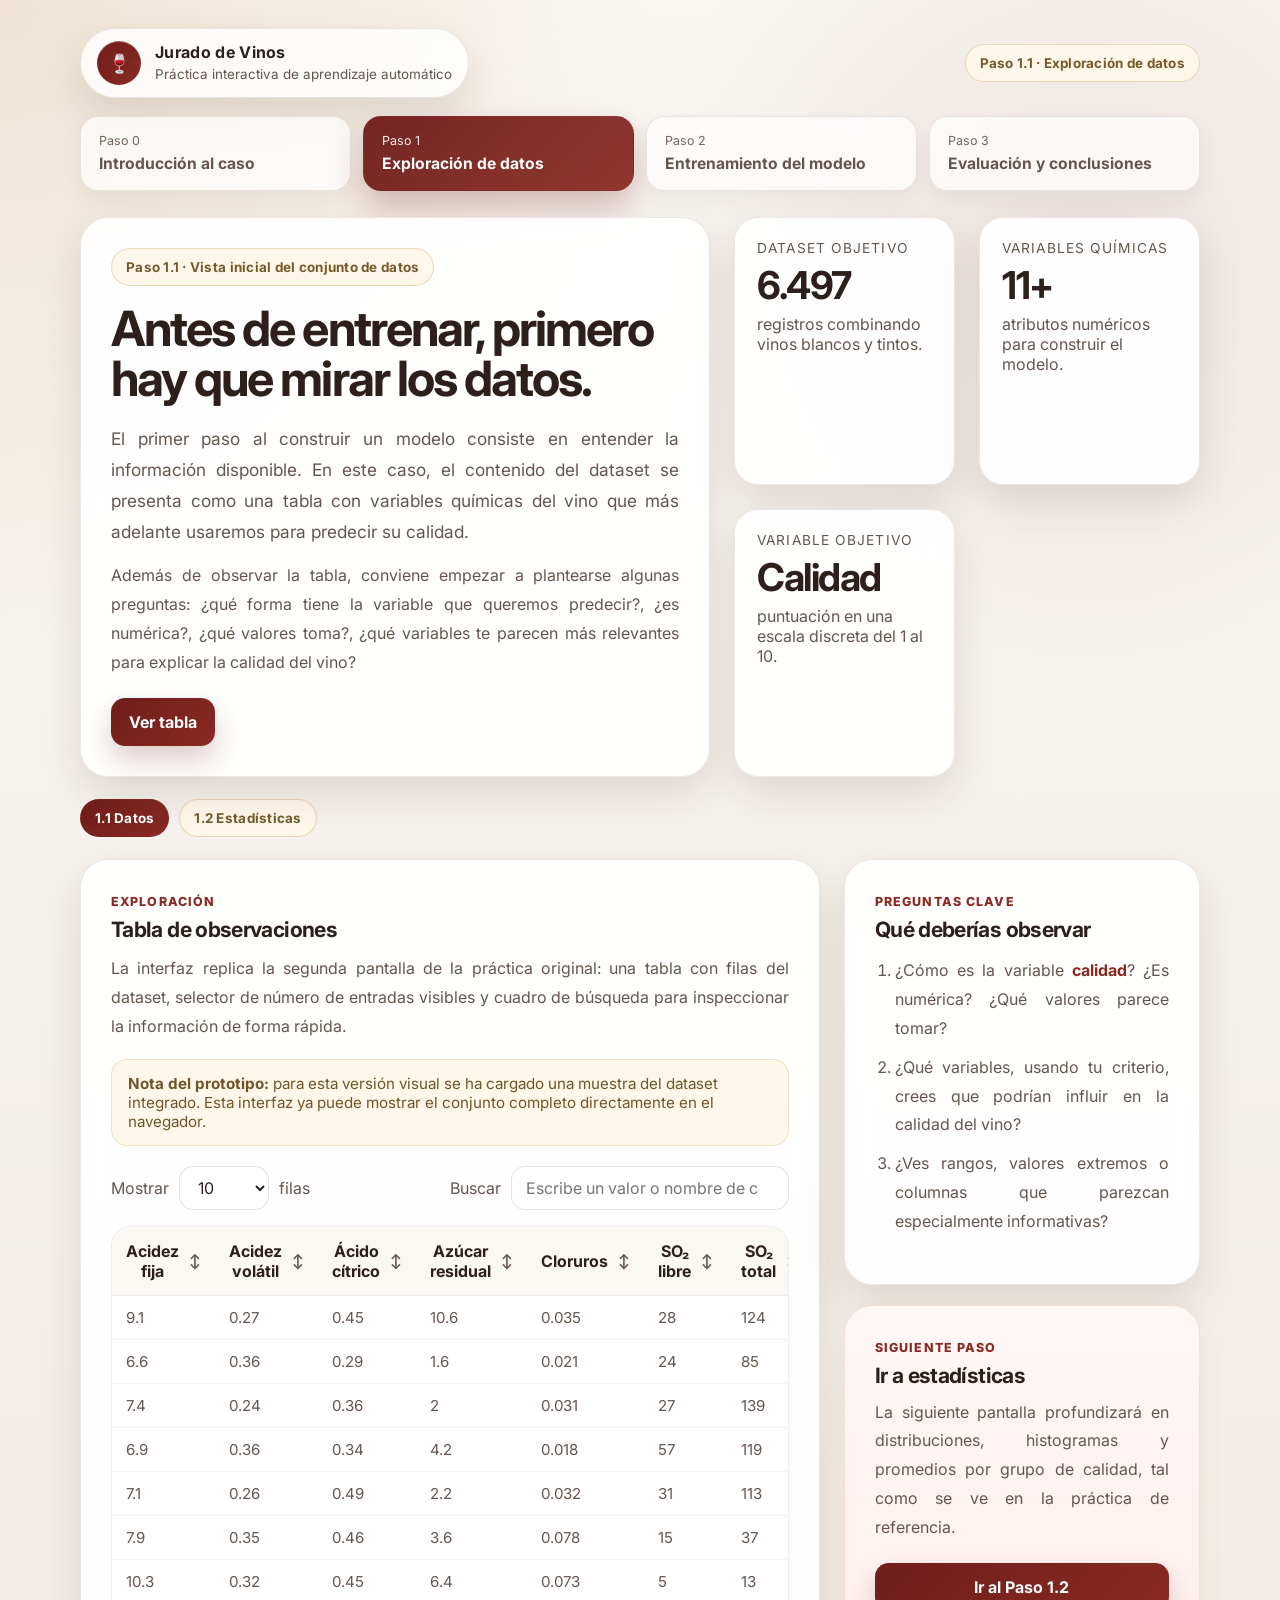
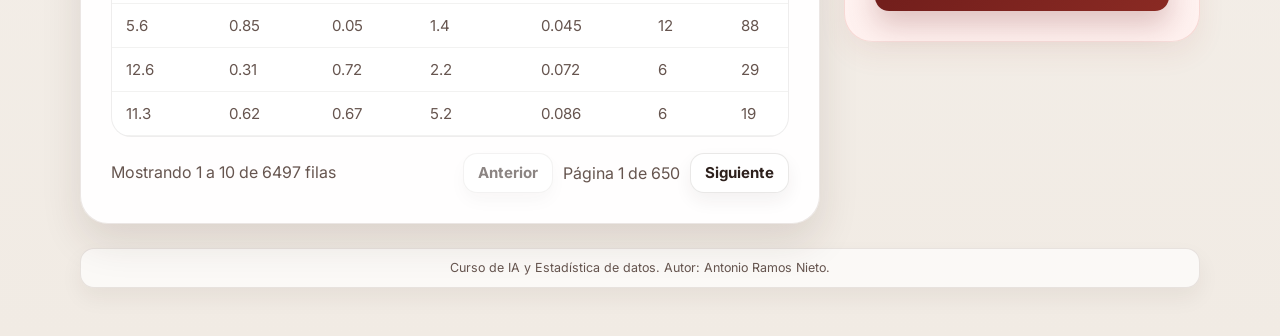
==== datos.html @ d9b8ec5e "primera versión" ====
<!DOCTYPE html>
<html lang="es">
  <head>
    <meta charset="UTF-8" />
    <meta name="viewport" content="width=device-width, initial-scale=1.0" />
    <title>Jurado de Vinos · Paso 1.1 Datos</title>
    <meta
      name="description"
      content="Exploración inicial del dataset de vinos para la práctica Jurado de Vinos."
    />

    <link rel="preconnect" href="https://fonts.googleapis.com" />
    <link rel="preconnect" href="https://fonts.gstatic.com" crossorigin />
    <link
      href="https://fonts.googleapis.com/css2?family=Inter:wght@400;500;600;700;800&display=swap"
      rel="stylesheet"
    />

    <link rel="stylesheet" href="./styles.css" />
  </head>
  <body>
    <main class="page-shell" data-page="data-insights">
      <header class="topbar">
        <div class="brand" aria-label="Identidad del proyecto">
          <div class="brand__badge">🍷</div>
          <div>
            <h1 class="brand__title">Jurado de Vinos</h1>
            <p class="brand__subtitle">Práctica interactiva de aprendizaje automático</p>
          </div>
        </div>

        <div class="status-pill">Paso 1.1 · Exploración de datos</div>
      </header>

      <nav class="steps" aria-label="Pasos de la práctica">
        <a class="step-card" href="./index.html">
          <span class="step-card__label">Paso 0</span>
          <strong class="step-card__title">Introducción al caso</strong>
        </a>
        <a class="step-card step-card--active" href="./datos.html">
          <span class="step-card__label">Paso 1</span>
          <strong class="step-card__title">Exploración de datos</strong>
        </a>
        <a class="step-card" href="./entrenamiento.html">
          <span class="step-card__label">Paso 2</span>
          <strong class="step-card__title">Entrenamiento del modelo</strong>
        </a>
        <a class="step-card" href="./evaluacion.html">
          <span class="step-card__label">Paso 3</span>
          <strong class="step-card__title">Evaluación y conclusiones</strong>
        </a>
      </nav>

      <section class="page-intro-grid">
        <article class="card page-intro-copy">
          <span class="eyebrow">Paso 1.1 · Vista inicial del conjunto de datos</span>
          <h2 class="page-title">Antes de entrenar, primero hay que mirar los datos.</h2>
          <p class="page-lead">
            El primer paso al construir un modelo consiste en entender la información disponible. En
            este caso, el contenido del dataset se presenta como una tabla con variables químicas del
            vino que más adelante usaremos para predecir su calidad.
          </p>
          <p>
            Además de observar la tabla, conviene empezar a plantearse algunas preguntas: ¿qué forma
            tiene la variable que queremos predecir?, ¿es numérica?, ¿qué valores toma?, ¿qué
            variables te parecen más relevantes para explicar la calidad del vino?
          </p>
          <div class="inline-actions">
            <a class="button button--primary" href="#tabla-datos">Ver tabla</a>
          </div>
        </article>

        <aside class="summary-grid">
          <article class="card metric-card">
            <span class="metric-card__label">Dataset objetivo</span>
            <strong class="metric-card__value">6.497</strong>
            <p class="metric-card__text">registros combinando vinos blancos y tintos.</p>
          </article>
          <article class="card metric-card">
            <span class="metric-card__label">Variables químicas</span>
            <strong class="metric-card__value">11+</strong>
            <p class="metric-card__text">atributos numéricos para construir el modelo.</p>
          </article>
          <article class="card metric-card">
            <span class="metric-card__label">Variable objetivo</span>
            <strong class="metric-card__value">Calidad</strong>
            <p class="metric-card__text">puntuación en una escala discreta del 1 al 10.</p>
          </article>
        </aside>
      </section>

      <section class="substeps">
        <a class="substep-pill substep-pill--active" href="./datos.html">1.1 Datos</a>
        <a class="substep-pill" href="./estadisticas.html">1.2 Estadísticas</a>
      </section>

      <section class="data-layout" id="tabla-datos">
        <article class="card table-card">
          <div class="section-heading">
            <div>
              <span class="section-kicker">Exploración</span>
              <h3>Tabla de observaciones</h3>
            </div>
            
          </div>

          <p class="section-copy">
            La interfaz replica la segunda pantalla de la práctica original: una tabla con filas del
            dataset, selector de número de entradas visibles y cuadro de búsqueda para inspeccionar la
            información de forma rápida.
          </p>

          <div class="dataset-banner">
            <strong>Nota del prototipo:</strong> para esta versión visual se ha cargado una muestra del
            dataset integrado. Esta interfaz ya puede mostrar el conjunto completo directamente en el navegador.
          </div>

          <div class="table-toolbar">
            <label class="toolbar-group">
              <span>Mostrar</span>
              <select id="rowsPerPage" class="input input--select">
                <option value="5">5</option>
                <option value="10" selected>10</option>
                <option value="20">20</option>
              </select>
              <span>filas</span>
            </label>

            <label class="toolbar-group toolbar-group--search">
              <span>Buscar</span>
              <input
                id="searchInput"
                class="input"
                type="search"
                placeholder="Escribe un valor o nombre de columna"
                autocomplete="off"
              />
            </label>
          </div>

          <div class="data-table-wrap">
            <table class="data-table" aria-label="Vista previa del dataset de vinos">
              <thead>
                <tr id="tableHeadRow"></tr>
              </thead>
              <tbody id="tableBody"></tbody>
            </table>
          </div>

          <div class="table-footer">
            <p id="tableSummary" class="table-summary">Mostrando 0 filas</p>
            <div class="pagination-controls">
              <button class="button button--secondary button--small" id="prevPage" type="button">
                Anterior
              </button>
              <span id="pageIndicator" class="page-indicator">Página 1</span>
              <button class="button button--secondary button--small" id="nextPage" type="button">
                Siguiente
              </button>
            </div>
          </div>
        </article>

        <aside class="sidebar-stack">
          <article class="card helper-card">
            <div class="section-heading section-heading--compact">
              <div>
                <span class="section-kicker">Preguntas clave</span>
                <h3>Qué deberías observar</h3>
              </div>
            </div>
            <ol class="question-list">
              <li>
                ¿Cómo es la variable <strong>calidad</strong>? ¿Es numérica? ¿Qué valores parece tomar?
              </li>
              <li>
                ¿Qué variables, usando tu criterio, crees que podrían influir en la calidad del vino?
              </li>
              <li>
                ¿Ves rangos, valores extremos o columnas que parezcan especialmente informativas?
              </li>
            </ol>
          </article>

          <article class="card helper-card helper-card--accent">
            <div class="section-heading section-heading--compact">
              <div>
                <span class="section-kicker">Siguiente paso</span>
                <h3>Ir a estadísticas</h3>
              </div>
            </div>
            <p>
              La siguiente pantalla profundizará en distribuciones, histogramas y promedios por grupo
              de calidad, tal como se ve en la práctica de referencia.
            </p>
            <div class="button-row button-row--stretch">
              <a class="button button--primary button--full" href="./estadisticas.html">Ir al Paso 1.2</a>
            </div>
          </article>
        </aside>
      </section>
    </main>

    <script src="./app.js"></script>
    <script src="./wine-data.js"></script>
    <script src="./data-insights.js"></script>
  </body>
</html>
---- styles.css ----
:root {
  --color-bg: #f6f1ea;
  --color-bg-soft: #fbf8f4;
  --color-surface: rgba(255, 255, 255, 0.82);
  --color-surface-strong: rgba(255, 255, 255, 0.94);
  --color-border: rgba(94, 57, 42, 0.12);
  --color-text: #2d201c;
  --color-text-soft: #66554f;
  --color-primary: #6f1d1b;
  --color-primary-strong: #8a2a23;
  --color-primary-soft: #fff1ef;
  --color-gold: #caa46b;
  --color-gold-soft: #fff7ea;
  --color-success-soft: #eef8f4;
  --shadow-sm: 0 10px 22px rgba(54, 31, 24, 0.06);
  --shadow-md: 0 18px 40px rgba(54, 31, 24, 0.12);
  --shadow-lg: 0 22px 55px rgba(54, 31, 24, 0.18);
  --radius-xs: 10px;
  --radius-sm: 14px;
  --radius-md: 20px;
  --radius-lg: 28px;
  --content-width: 1120px;
  --transition: 180ms ease;
}

* { box-sizing: border-box; }
html { scroll-behavior: smooth; }
body {
  margin: 0;
  min-height: 100vh;
  font-family: "Inter", system-ui, -apple-system, BlinkMacSystemFont, "Segoe UI", sans-serif;
  color: var(--color-text);
  background:
    radial-gradient(circle at top left, rgba(202, 164, 107, 0.22), transparent 28%),
    radial-gradient(circle at 85% 12%, rgba(111, 29, 27, 0.08), transparent 22%),
    linear-gradient(180deg, #f9f6f2 0%, #f1ebe4 100%);
}

a { color: inherit; text-decoration: none; }
button, a, input, select { font: inherit; }
img, svg, canvas { max-width: 100%; display: block; }

.page-shell {
  width: min(var(--content-width), calc(100% - 32px));
  margin: 28px auto 48px;
}

.topbar {
  display: flex;
  align-items: center;
  justify-content: space-between;
  gap: 20px;
  margin-bottom: 18px;
}

.brand {
  display: flex;
  align-items: center;
  gap: 14px;
  padding: 12px 16px;
  background: var(--color-surface);
  border: 1px solid var(--color-border);
  border-radius: 999px;
  box-shadow: var(--shadow-md);
  backdrop-filter: blur(10px);
}

.brand__badge {
  width: 44px;
  height: 44px;
  display: grid;
  place-items: center;
  border-radius: 50%;
  background: linear-gradient(135deg, var(--color-primary), var(--color-primary-strong));
  color: #fff;
  font-size: 1.15rem;
  box-shadow: inset 0 1px 0 rgba(255, 255, 255, 0.28);
}

.brand__title { margin: 0; font-size: 1rem; line-height: 1.1; letter-spacing: 0.02em; }
.brand__subtitle { margin: 4px 0 0; color: var(--color-text-soft); font-size: 0.84rem; }

.status-pill,
.eyebrow,
.tag,
.substep-pill {
  display: inline-flex;
  align-items: center;
  gap: 8px;
  width: fit-content;
  padding: 10px 14px;
  border-radius: 999px;
  font-size: 0.84rem;
  font-weight: 700;
  letter-spacing: 0.02em;
}

.status-pill,
.eyebrow,
.tag--soft,
.substep-pill {
  background: var(--color-gold-soft);
  border: 1px solid rgba(202, 164, 107, 0.4);
  color: #775a2b;
}

.eyebrow { margin-bottom: 18px; }

.steps {
  display: grid;
  grid-template-columns: repeat(4, minmax(0, 1fr));
  gap: 12px;
  margin-bottom: 26px;
}

.step-card {
  padding: 16px 18px;
  border-radius: 18px;
  border: 1px solid var(--color-border);
  background: rgba(255, 255, 255, 0.72);
  color: var(--color-text-soft);
  box-shadow: var(--shadow-sm);
  backdrop-filter: blur(10px);
  transition: transform var(--transition), box-shadow var(--transition), background var(--transition), color var(--transition);
}

.step-card:hover { transform: translateY(-2px); box-shadow: var(--shadow-md); }
.step-card--active {
  background: linear-gradient(135deg, rgba(111, 29, 27, 0.96), rgba(138, 42, 35, 0.94));
  color: #fff;
  border-color: transparent;
  box-shadow: 0 16px 32px rgba(111, 29, 27, 0.28);
}
.step-card--disabled {
  opacity: 0.62;
  cursor: default;
  pointer-events: none;
  background: rgba(255,255,255,0.58);
}
.step-card--disabled:hover { transform: none; box-shadow: var(--shadow-sm); }
.step-card__label { display: block; margin-bottom: 6px; font-size: 0.78rem; opacity: 0.9; }
.step-card__title { display: block; line-height: 1.25; font-size: 0.98rem; }

.card {
  background: var(--color-surface-strong);
  border: 1px solid var(--color-border);
  border-radius: var(--radius-lg);
  box-shadow: var(--shadow-md);
  backdrop-filter: blur(12px);
}

.hero-grid,
.content-grid,
.page-intro-grid,
.data-layout,
.statistics-layout,
.summary-grid,
.dashboard-grid {
  display: grid;
  gap: 24px;
}
.hero-grid { grid-template-columns: 1.18fr 0.92fr; align-items: stretch; margin-bottom: 24px; }
.content-grid { grid-template-columns: 1.2fr 0.8fr; }
.page-intro-grid { grid-template-columns: 1.15fr 0.85fr; margin-bottom: 22px; }
.data-layout,
.statistics-layout { grid-template-columns: minmax(0, 1.35fr) minmax(280px, 0.65fr); align-items: start; }
.summary-grid,
.dashboard-grid { grid-template-columns: repeat(2, minmax(0, 1fr)); }
.sidebar-stack { display: grid; gap: 20px; }

.hero-copy,
.info-card,
.page-intro-copy,
.table-card,
.helper-card,
.stats-card,
.chart-card,
.dashboard-card,
.control-card {
  padding: 30px;
}

.hero-copy__title,
.page-title {
  margin: 0 0 18px;
  font-size: clamp(2rem, 3.8vw, 3.2rem);
  line-height: 1.04;
  letter-spacing: -0.04em;
}

.hero-copy__lead,
.page-lead {
  margin: 0 0 18px;
  font-size: 1.08rem;
  line-height: 1.75;
  color: var(--color-text);
}

.hero-copy p,
.info-card p,
.page-intro-copy p,
.table-card p,
.helper-card p,
.stats-card p,
.control-card p,
.feature-list li,
.question-list li {
  margin: 0;
  line-height: 1.8;
  color: var(--color-text-soft);
  text-align: justify;
  text-justify: inter-word;
}
.hero-copy p + p,
.info-card p + p,
.page-intro-copy p + p,
.helper-card p + p,
.stats-card p + p { margin-top: 14px; }

.signature-block {
  margin-top: 24px;
  padding-top: 18px;
  border-top: 1px dashed rgba(111, 29, 27, 0.18);
}
.signature-block p:first-child { color: var(--color-text); }

.hero-visual {
  position: relative;
  overflow: hidden;
  min-height: 100%;
  display: grid;
  place-items: center;
  background:
    radial-gradient(circle at 75% 20%, rgba(255, 255, 255, 0.95), rgba(255, 255, 255, 0.08) 18%),
    radial-gradient(circle at 24% 22%, rgba(253, 219, 130, 0.42), transparent 23%),
    linear-gradient(180deg, #f0e5d2 0%, #e8dac1 36%, #efe7d9 100%);
}
.hero-visual__glow,
.hero-visual__secondary-glow { position: absolute; border-radius: 50%; filter: blur(10px); }
.hero-visual__glow { width: 180px; height: 180px; top: 34px; right: 34px; background: rgba(255, 245, 211, 0.82); }
.hero-visual__secondary-glow { width: 130px; height: 130px; left: 54px; top: 240px; background: rgba(255, 250, 231, 0.72); }
.hero-visual__cloth {
  position: absolute;
  bottom: -18px;
  width: 140%;
  height: 230px;
  border-radius: 50% 50% 0 0;
  background: linear-gradient(180deg, rgba(255,255,255,0.96), rgba(246,240,233,0.98));
  box-shadow: 0 -16px 40px rgba(71, 53, 36, 0.08);
}
.glass-set { position: relative; z-index: 2; display: flex; align-items: flex-end; gap: 14px; padding: 120px 0 108px; }
.glass { width: 98px; display: flex; flex-direction: column; align-items: center; filter: drop-shadow(0 14px 18px rgba(91, 75, 50, 0.16)); }
.glass--offset { transform: translateY(12px); }
.glass__bowl { position: relative; width: 100%; height: 138px; overflow: hidden; border: 3px solid rgba(255, 255, 255, 0.72); border-top-left-radius: 42px 60px; border-top-right-radius: 42px 60px; border-bottom-left-radius: 24px 34px; border-bottom-right-radius: 24px 34px; background: linear-gradient(180deg, rgba(255,255,255,0.3), rgba(255,255,255,0.08)); backdrop-filter: blur(3px); }
.glass__wine { position: absolute; left: 0; bottom: 0; width: 100%; height: 52%; border-top-left-radius: 14px 10px; border-top-right-radius: 16px 10px; background: linear-gradient(180deg, rgba(244, 221, 121, 0.88), rgba(212, 171, 66, 0.96)); box-shadow: inset 0 8px 18px rgba(255, 255, 255, 0.18); }
.glass__wine--medium { height: 47%; }
.glass__wine--high { height: 54%; }
.glass__stem { width: 8px; height: 88px; margin-top: -3px; border-radius: 10px; background: linear-gradient(180deg, rgba(255,255,255,0.76), rgba(217,212,206,0.85)); }
.glass__foot { width: 54px; height: 12px; margin-top: -1px; border-radius: 50%; background: linear-gradient(180deg, rgba(255,255,255,0.85), rgba(215,208,199,0.96)); }

.info-card h3,
.helper-card h3,
.table-card h3,
.stats-card h3,
.chart-card h3,
.control-card h3,
.dashboard-card h3 {
  margin: 0;
  font-size: 1.32rem;
  letter-spacing: -0.03em;
}
.info-card strong,
.page-intro-copy strong,
.helper-card strong,
.stats-card strong { color: var(--color-primary-strong); }
.info-card--accent,
.helper-card--accent,
.metric-card--accent,
.dashboard-card--accent {
  background: linear-gradient(180deg, #fff7f6, #fff1ef);
  border-color: rgba(188, 68, 54, 0.14);
  box-shadow: 0 12px 28px rgba(165, 58, 45, 0.08);
}
.feature-list,
.question-list {
  margin: 14px 0 18px;
  padding-left: 20px;
}
.feature-list li + li,
.question-list li + li { margin-top: 10px; }

.button-row,
.inline-actions {
  display: flex;
  flex-wrap: wrap;
  gap: 12px;
  margin-top: 22px;
}
.button-row--stretch .button { width: 100%; }

.button {
  display: inline-flex;
  align-items: center;
  justify-content: center;
  gap: 10px;
  min-height: 48px;
  padding: 0 18px;
  border: 0;
  border-radius: var(--radius-sm);
  cursor: pointer;
  font-weight: 700;
  transition: transform var(--transition), box-shadow var(--transition), opacity var(--transition), background var(--transition);
}
.button:hover { transform: translateY(-1px); }
.button:disabled { opacity: 0.55; cursor: not-allowed; transform: none; }
.button--primary { color: #fff; background: linear-gradient(135deg, var(--color-primary), var(--color-primary-strong)); box-shadow: 0 14px 28px rgba(111, 29, 27, 0.22); }
.button--secondary { color: var(--color-text); background: #fff; border: 1px solid rgba(45, 32, 28, 0.1); box-shadow: 0 8px 18px rgba(45, 32, 28, 0.06); }
.button--small { min-height: 40px; padding: 0 14px; font-size: 0.94rem; }
.button--full { width: 100%; }

.note-box,
.dataset-banner {
  margin-top: 16px;
  padding: 14px 16px;
  border-radius: 16px;
  background: var(--color-gold-soft);
  border: 1px solid rgba(202, 164, 107, 0.28);
  color: #71542a;
  font-size: 0.95rem;
}
.dataset-banner { margin-top: 18px; }

.metric-card,
.dashboard-card {
  padding: 22px;
  border-radius: 24px;
}
.metric-card__label,
.dashboard-card__label {
  display: block;
  margin-bottom: 10px;
  color: var(--color-text-soft);
  font-size: 0.86rem;
  text-transform: uppercase;
  letter-spacing: 0.08em;
}
.metric-card__value,
.dashboard-card__value {
  display: block;
  font-size: clamp(1.6rem, 3vw, 2.4rem);
  line-height: 1;
  letter-spacing: -0.04em;
}
.metric-card__text,
.dashboard-card__text { margin-top: 10px; color: var(--color-text-soft); }

.substeps {
  display: flex;
  flex-wrap: wrap;
  gap: 10px;
  margin-bottom: 22px;
}
.substep-pill--active {
  background: linear-gradient(135deg, var(--color-primary), var(--color-primary-strong));
  color: #fff;
  border-color: transparent;
}
.substep-pill[aria-disabled="true"] {
  opacity: 0.62;
  pointer-events: none;
}

.section-heading {
  display: flex;
  align-items: flex-start;
  justify-content: space-between;
  gap: 14px;
  margin-bottom: 12px;
}
.section-heading--compact { margin-bottom: 10px; }
.section-kicker {
  display: inline-block;
  margin-bottom: 8px;
  color: var(--color-primary-strong);
  text-transform: uppercase;
  letter-spacing: 0.09em;
  font-size: 0.78rem;
  font-weight: 800;
}
.section-copy { margin-bottom: 16px; }

.table-toolbar,
.control-grid {
  display: flex;
  flex-wrap: wrap;
  gap: 14px;
  align-items: center;
  justify-content: space-between;
  margin: 20px 0 16px;
}
.control-grid { align-items: end; }
.toolbar-group {
  display: inline-flex;
  align-items: center;
  gap: 10px;
  color: var(--color-text-soft);
}
.toolbar-group--search { margin-left: auto; }

.input {
  min-height: 44px;
  padding: 0 14px;
  border-radius: 14px;
  border: 1px solid rgba(45, 32, 28, 0.12);
  background: rgba(255,255,255,0.9);
  color: var(--color-text);
  outline: none;
  transition: border-color var(--transition), box-shadow var(--transition);
}
.input:focus { border-color: rgba(111, 29, 27, 0.4); box-shadow: 0 0 0 4px rgba(111, 29, 27, 0.08); }
.input--select { padding-right: 34px; }
.input--wide { min-width: 220px; }

.data-table-wrap {
  overflow: auto;
  border: 1px solid rgba(45, 32, 28, 0.08);
  border-radius: 20px;
  background: rgba(255,255,255,0.72);
}
.data-table {
  width: 100%;
  min-width: 980px;
  border-collapse: collapse;
}
.data-table thead th {
  position: sticky;
  top: 0;
  z-index: 1;
  background: #fbf7f3;
  padding: 0;
  border-bottom: 1px solid rgba(45, 32, 28, 0.08);
}
.data-table tbody td {
  padding: 12px 14px;
  border-bottom: 1px solid rgba(45, 32, 28, 0.06);
  font-size: 0.94rem;
  color: var(--color-text-soft);
  white-space: nowrap;
}
.data-table tbody tr:hover { background: rgba(111, 29, 27, 0.03); }

.sort-button {
  width: 100%;
  display: flex;
  align-items: center;
  justify-content: space-between;
  gap: 10px;
  padding: 14px;
  border: 0;
  background: transparent;
  color: var(--color-text);
  font-weight: 700;
  cursor: pointer;
}
.sort-button--active { color: var(--color-primary); }
.sort-arrow { color: var(--color-text-soft); font-size: 0.86rem; }

.table-footer {
  display: flex;
  flex-wrap: wrap;
  align-items: center;
  justify-content: space-between;
  gap: 12px;
  margin-top: 16px;
}
.table-summary,
.page-indicator { color: var(--color-text-soft); }
.pagination-controls { display: flex; align-items: center; gap: 10px; }
.empty-state {
  padding: 28px 18px;
  text-align: center;
  color: var(--color-text-soft);
}

.stats-stack,
.chart-stack { display: grid; gap: 20px; }
.chart-shell {
  position: relative;
  width: 100%;
  height: 320px;
  padding: 12px 4px 0;
}
.table-lite {
  width: 100%;
  border-collapse: collapse;
}
.table-lite th,
.table-lite td {
  padding: 10px 12px;
  border-bottom: 1px solid rgba(45, 32, 28, 0.08);
  text-align: left;
  font-size: 0.95rem;
}
.table-lite th { color: var(--color-text); background: rgba(251,247,243,0.9); }
.table-lite td { color: var(--color-text-soft); }
.legend-list {
  display: grid;
  gap: 10px;
  margin-top: 16px;
}
.legend-item {
  display: flex;
  align-items: center;
  justify-content: space-between;
  gap: 12px;
  padding: 10px 12px;
  border-radius: 14px;
  background: rgba(255,255,255,0.72);
  border: 1px solid rgba(45, 32, 28, 0.08);
}
.legend-item__label { color: var(--color-text-soft); }
.legend-bar {
  height: 10px;
  border-radius: 999px;
  background: linear-gradient(135deg, var(--color-primary), var(--color-primary-strong));
}
.control-card__help {
  margin-top: 12px;
  padding: 12px 14px;
  background: var(--color-success-soft);
  border: 1px solid rgba(50, 110, 80, 0.1);
  border-radius: 14px;
}

@media (max-width: 980px) {
  .hero-grid,
  .content-grid,
  .page-intro-grid,
  .data-layout,
  .statistics-layout { grid-template-columns: 1fr; }
  .summary-grid,
  .dashboard-grid { grid-template-columns: repeat(2, minmax(0, 1fr)); }
  .hero-visual { min-height: 430px; }
}

@media (max-width: 760px) {
  .page-shell { width: min(var(--content-width), calc(100% - 20px)); margin-top: 16px; }
  .topbar { flex-direction: column; align-items: stretch; }
  .brand { justify-content: center; }
  .steps,
  .summary-grid,
  .dashboard-grid { grid-template-columns: 1fr 1fr; }
  .hero-copy,
  .info-card,
  .page-intro-copy,
  .table-card,
  .helper-card,
  .stats-card,
  .chart-card,
  .dashboard-card,
  .control-card { padding: 22px; }
  .toolbar-group--search { margin-left: 0; width: 100%; }
  .toolbar-group--search .input { width: 100%; }
}

@media (max-width: 520px) {
  .steps,
  .summary-grid,
  .dashboard-grid { grid-template-columns: 1fr; }
  .hero-copy__title,
  .page-title { font-size: 2rem; }
  .glass { width: 72px; }
  .glass__bowl { height: 110px; }
  .glass__stem { height: 70px; }
  .table-footer,
  .table-toolbar,
  .control-grid { align-items: stretch; }
  .pagination-controls { width: 100%; justify-content: space-between; }
}


.control-card__help {
  margin-top: 14px;
  color: var(--color-text-soft);
  font-size: 0.95rem;
}

.training-layout {
  display: grid;
  grid-template-columns: minmax(0, 1.35fr) minmax(300px, 0.65fr);
  gap: 24px;
  align-items: start;
}
.training-stack {
  display: grid;
  gap: 20px;
}
.control-card--spacious { padding: 30px; }
.slider-grid {
  display: grid;
  grid-template-columns: repeat(2, minmax(0, 1fr));
  gap: 18px;
}
.range-card {
  display: grid;
  gap: 16px;
  padding: 20px;
  border-radius: 20px;
  background: rgba(255,255,255,0.74);
  border: 1px solid rgba(45, 32, 28, 0.08);
}
.range-card__header {
  display: flex;
  align-items: center;
  justify-content: space-between;
  gap: 16px;
}
.range-card__header span {
  color: var(--color-text-soft);
  line-height: 1.6;
}
.range-card__header strong {
  font-size: 1.6rem;
  line-height: 1;
  letter-spacing: -0.04em;
  color: var(--color-primary-strong);
}
.range-input {
  width: 100%;
  accent-color: var(--color-primary);
}
.range-scale {
  display: flex;
  align-items: center;
  justify-content: space-between;
  gap: 8px;
  width: 100%;
  color: var(--color-text-soft);
  font-size: 0.86rem;
}
.range-scale span {
  min-width: max-content;
  text-align: center;
}
.range-scale--compact {
  gap: 6px;
}
.feature-selector-grid {
  display: grid;
  grid-template-columns: repeat(2, minmax(0, 1fr));
  gap: 14px;
}
.feature-chip {
  display: flex;
  align-items: center;
  gap: 12px;
  padding: 16px 18px;
  border-radius: 18px;
  border: 1px solid rgba(45, 32, 28, 0.08);
  background: rgba(255,255,255,0.72);
  color: var(--color-text-soft);
  cursor: pointer;
  transition: transform var(--transition), box-shadow var(--transition), border-color var(--transition), background var(--transition);
}
.feature-chip:hover {
  transform: translateY(-1px);
  box-shadow: var(--shadow-sm);
}
.feature-chip input {
  width: 18px;
  height: 18px;
  accent-color: var(--color-primary);
  margin: 0;
}
.feature-chip span {
  font-weight: 600;
}
.feature-chip--active {
  border-color: rgba(111, 29, 27, 0.22);
  background: rgba(111, 29, 27, 0.06);
  color: var(--color-text);
}
.algorithm-list {
  display: grid;
  gap: 14px;
}
.algorithm-card {
  display: flex;
  align-items: flex-start;
  gap: 14px;
  padding: 18px;
  border-radius: 18px;
  border: 1px solid rgba(45, 32, 28, 0.08);
  background: rgba(255,255,255,0.74);
  cursor: pointer;
  transition: transform var(--transition), box-shadow var(--transition), border-color var(--transition), background var(--transition);
}
.algorithm-card:hover {
  transform: translateY(-1px);
  box-shadow: var(--shadow-sm);
}
.algorithm-card input {
  width: 18px;
  height: 18px;
  accent-color: var(--color-primary);
  margin-top: 2px;
}
.algorithm-card strong {
  display: block;
  margin-bottom: 8px;
  color: var(--color-text);
  font-size: 1.02rem;
}
.algorithm-card p {
  margin: 0;
  color: var(--color-text-soft);
  line-height: 1.65;
}
.algorithm-card--active {
  border-color: rgba(111, 29, 27, 0.24);
  background: rgba(111, 29, 27, 0.06);
}
.summary-list {
  display: grid;
  gap: 12px;
  margin-bottom: 18px;
}
.summary-item {
  padding: 14px 16px;
  border-radius: 16px;
  border: 1px solid rgba(45, 32, 28, 0.08);
  background: rgba(255,255,255,0.72);
}
.summary-item__label {
  display: block;
  margin-bottom: 8px;
  color: var(--color-text-soft);
  font-size: 0.84rem;
  text-transform: uppercase;
  letter-spacing: 0.08em;
}
.summary-item__value {
  display: block;
  color: var(--color-text);
  line-height: 1.5;
}
.class-balance-grid {
  display: grid;
  grid-template-columns: repeat(2, minmax(0, 1fr));
  gap: 14px;
}
.mini-metric {
  padding: 16px;
  border-radius: 18px;
  background: rgba(255,255,255,0.72);
  border: 1px solid rgba(45, 32, 28, 0.08);
}
.mini-metric__label {
  display: block;
  margin-bottom: 8px;
  color: var(--color-text-soft);
  font-size: 0.82rem;
  text-transform: uppercase;
  letter-spacing: 0.08em;
}
.mini-metric__value {
  display: block;
  font-size: 1.5rem;
  line-height: 1;
  letter-spacing: -0.04em;
}
.mini-metric__text {
  display: block;
  margin-top: 8px;
  color: var(--color-text-soft);
  font-size: 0.92rem;
  line-height: 1.45;
}

@media (max-width: 980px) {
  .training-layout {
    grid-template-columns: 1fr;
  }
}

@media (max-width: 760px) {
  .slider-grid,
  .feature-selector-grid,
  .class-balance-grid {
    grid-template-columns: 1fr;
  }
}

/* Mejoras responsive específicas del Paso 1.1 */
@media (max-width: 1100px) {
  .page-shell[data-page="data-insights"] .page-intro-grid,
  .page-shell[data-page="data-insights"] .data-layout {
    grid-template-columns: 1fr;
  }
}

@media (max-width: 760px) {
  .page-shell[data-page="data-insights"] .table-toolbar {
    flex-direction: column;
    align-items: stretch;
  }

  .page-shell[data-page="data-insights"] .toolbar-group {
    width: 100%;
    flex-wrap: wrap;
  }

  .page-shell[data-page="data-insights"] .toolbar-group--search {
    margin-left: 0;
  }

  .page-shell[data-page="data-insights"] .toolbar-group--search .input,
  .page-shell[data-page="data-insights"] .toolbar-group .input--select {
    width: 100%;
  }

  .page-shell[data-page="data-insights"] .data-table {
    min-width: 820px;
  }

  .page-shell[data-page="data-insights"] .table-footer {
    flex-direction: column;
    align-items: stretch;
  }

  .page-shell[data-page="data-insights"] .pagination-controls {
    width: 100%;
    justify-content: space-between;
  }
}

@media (max-width: 520px) {
  .page-shell[data-page="data-insights"] .page-title {
    font-size: 1.8rem;
  }

  .page-shell[data-page="data-insights"] .summary-grid {
    grid-template-columns: 1fr;
  }

  .page-shell[data-page="data-insights"] .data-table {
    min-width: 720px;
  }
}


/* Ajustes ligeros para la portada */
.cta-section p { max-width: 56ch; }


/* Ajustes puntuales de consistencia */
.cta-grid {
  margin-top: 14px;
}

.cta-section {
  padding-top: 34px;
}

.next-step-section {
  margin-top: 18px;
}

@media (max-width: 760px) {
  .cta-grid {
    margin-top: 18px;
  }

  .next-step-section {
    margin-top: 20px;
  }
}


.dashboard-card__value--small {
  font-size: clamp(1.15rem, 2.3vw, 1.65rem);
  line-height: 1.2;
}

.next-step-card {
  margin-top: 10px;
}

.table-lite-wrap {
  margin-top: 8px;
}

.confusion-grid {
  display: grid;
  grid-template-columns: 180px repeat(2, minmax(0, 1fr));
  border: 1px solid rgba(45, 32, 28, 0.08);
  border-radius: 24px;
  overflow: hidden;
  background: rgba(255,255,255,0.72);
}

.confusion-grid__corner,
.confusion-grid__header,
.confusion-grid__side,
.confusion-cell {
  padding: 18px;
  border-right: 1px solid rgba(45, 32, 28, 0.08);
  border-bottom: 1px solid rgba(45, 32, 28, 0.08);
}

.confusion-grid__header,
.confusion-grid__side {
  background: #fbf7f3;
  font-weight: 700;
  color: var(--color-text);
}

.confusion-grid__corner {
  background: #fbf7f3;
}

.confusion-grid > *:nth-child(3n) {
  border-right: 0;
}

.confusion-grid > *:nth-last-child(-n + 3) {
  border-bottom: 0;
}

.confusion-cell {
  display: grid;
  gap: 8px;
  min-height: 120px;
  align-content: center;
}

.confusion-cell strong {
  font-size: clamp(1.6rem, 3vw, 2.35rem);
  line-height: 1;
}

.confusion-cell span {
  color: var(--color-text-soft);
}

.confusion-cell--good {
  background: rgba(38, 70, 83, 0.07);
}

.confusion-cell--warn {
  background: rgba(165, 58, 45, 0.06);
}

.importance-item {
  display: grid;
  gap: 10px;
}

.importance-item__header {
  display: flex;
  align-items: center;
  justify-content: space-between;
  gap: 12px;
}

.importance-item__bar-wrap {
  width: 100%;
  background: rgba(45, 32, 28, 0.08);
  border-radius: 999px;
  height: 10px;
  overflow: hidden;
}

.importance-item__bar {
  height: 100%;
}

@media (max-width: 760px) {
  .confusion-grid {
    grid-template-columns: 1fr;
  }

  .confusion-grid__corner {
    display: none;
  }

  .confusion-grid__header,
  .confusion-grid__side,
  .confusion-cell {
    border-right: 0;
  }

  .confusion-grid > *:nth-last-child(-n + 3) {
    border-bottom: 1px solid rgba(45, 32, 28, 0.08);
  }

  .confusion-grid > *:last-child {
    border-bottom: 0;
  }
}


.advanced-groups-layout {
  grid-template-columns: 1fr;
  gap: 20px;
}

.advanced-group-card {
  display: grid;
  gap: 18px;
}

.confusion-grid--compact {
  grid-template-columns: 160px repeat(2, minmax(0, 1fr));
}

.advanced-visual-card {
  display: grid;
  gap: 18px;
  align-items: center;
  padding: 28px;
}

.pour-scene {
  position: relative;
  min-height: 240px;
  border-radius: 28px;
  overflow: hidden;
  border: 1px solid rgba(45, 32, 28, 0.08);
  background: radial-gradient(circle at 25% 20%, rgba(255,255,255,0.94), rgba(250,244,237,0.92) 48%, rgba(244,234,224,0.96));
}

.pour-scene::before {
  content: '';
  position: absolute;
  inset: 0;
  background: linear-gradient(135deg, rgba(255,255,255,0.42), rgba(255,255,255,0.04));
}

.pour-scene__glass {
  position: absolute;
  left: 50%;
  bottom: 26px;
  width: 180px;
  height: 130px;
  transform: translateX(-50%);
  border: 4px solid rgba(255,255,255,0.74);
  border-top-left-radius: 36px 54px;
  border-top-right-radius: 36px 54px;
  border-bottom-left-radius: 18px 28px;
  border-bottom-right-radius: 18px 28px;
  background: linear-gradient(180deg, rgba(255,255,255,0.28), rgba(255,255,255,0.06));
  box-shadow: inset 0 10px 30px rgba(255,255,255,0.18);
}

.pour-scene__glass::before,
.pour-scene__glass::after {
  content: '';
  position: absolute;
  left: 50%;
  transform: translateX(-50%);
}

.pour-scene__glass::before {
  bottom: -76px;
  width: 10px;
  height: 78px;
  border-radius: 10px;
  background: linear-gradient(180deg, rgba(255,255,255,0.78), rgba(220,214,207,0.92));
}

.pour-scene__glass::after {
  bottom: -90px;
  width: 96px;
  height: 16px;
  border-radius: 50%;
  background: linear-gradient(180deg, rgba(255,255,255,0.88), rgba(218,210,201,0.96));
}

.pour-scene__stream {
  position: absolute;
  top: -10px;
  right: 30%;
  width: 16px;
  height: 170px;
  border-radius: 999px;
  transform: rotate(28deg);
  background: linear-gradient(180deg, rgba(255,255,255,0.22), rgba(226,190,96,0.95));
  box-shadow: 0 0 24px rgba(226,190,96,0.3);
}

.pour-scene__wave {
  position: absolute;
  left: 50%;
  bottom: 28px;
  width: 166px;
  height: 58px;
  transform: translateX(-50%);
  border-top-left-radius: 20px 12px;
  border-top-right-radius: 24px 12px;
  border-bottom-left-radius: 16px 18px;
  border-bottom-right-radius: 16px 18px;
  background: linear-gradient(180deg, rgba(244, 221, 121, 0.92), rgba(212, 171, 66, 0.98));
}

.advanced-visual-copy p {
  margin: 0;
}

@media (max-width: 760px) {
  .confusion-grid--compact {
    grid-template-columns: 1fr;
  }

  .pour-scene {
    min-height: 220px;
  }

  .pour-scene__glass {
    width: 150px;
    height: 112px;
  }

  .pour-scene__wave {
    width: 138px;
  }
}


[hidden] { display: none !important; }

.site-footer {
  margin-top: 24px;
  padding: 10px 16px;
  border-radius: 14px;
  border: 1px solid var(--color-border);
  background: rgba(255, 255, 255, 0.68);
  box-shadow: var(--shadow-sm);
  text-align: center;
}

.site-footer p {
  margin: 0;
  font-size: 0.78rem;
  line-height: 1.5;
  color: var(--color-text-soft);
}

.empty-state-section {
  margin-top: 8px;
}

.empty-state-card {
  max-width: 760px;
  margin: 0 auto;
  text-align: center;
}

.empty-state-card p {
  max-width: 56ch;
  margin-left: auto;
  margin-right: auto;
}


/* Corrección adicional de responsividad en Paso 1.1 */
.page-shell[data-page="data-insights"] .section-heading {
  flex-wrap: wrap;
}

.page-shell[data-page="data-insights"] .section-heading .tag,
.page-shell[data-page="data-insights"] .section-heading .tag--soft {
  max-width: 100%;
}

.page-shell[data-page="data-insights"] .helper-card,
.page-shell[data-page="data-insights"] .table-card {
  min-width: 0;
}

.page-shell[data-page="data-insights"] .question-list {
  overflow-wrap: anywhere;
}

@media (max-width: 760px) {
  .page-shell[data-page="data-insights"] .section-heading {
    flex-direction: column;
    align-items: stretch;
  }

  .page-shell[data-page="data-insights"] .section-heading .tag,
  .page-shell[data-page="data-insights"] .section-heading .tag--soft {
    width: 100%;
    justify-content: center;
    text-align: center;
    white-space: normal;
  }

  .page-shell[data-page="data-insights"] .sidebar-stack {
    grid-template-columns: 1fr;
  }

  .page-shell[data-page="data-insights"] .button-row,
  .page-shell[data-page="data-insights"] .inline-actions {
    flex-direction: column;
  }

  .page-shell[data-page="data-insights"] .button {
    width: 100%;
  }
}

@media (max-width: 520px) {
  .page-shell[data-page="data-insights"] .table-card,
  .page-shell[data-page="data-insights"] .helper-card {
    padding: 18px;
  }

  .page-shell[data-page="data-insights"] .question-list {
    padding-left: 18px;
  }
}
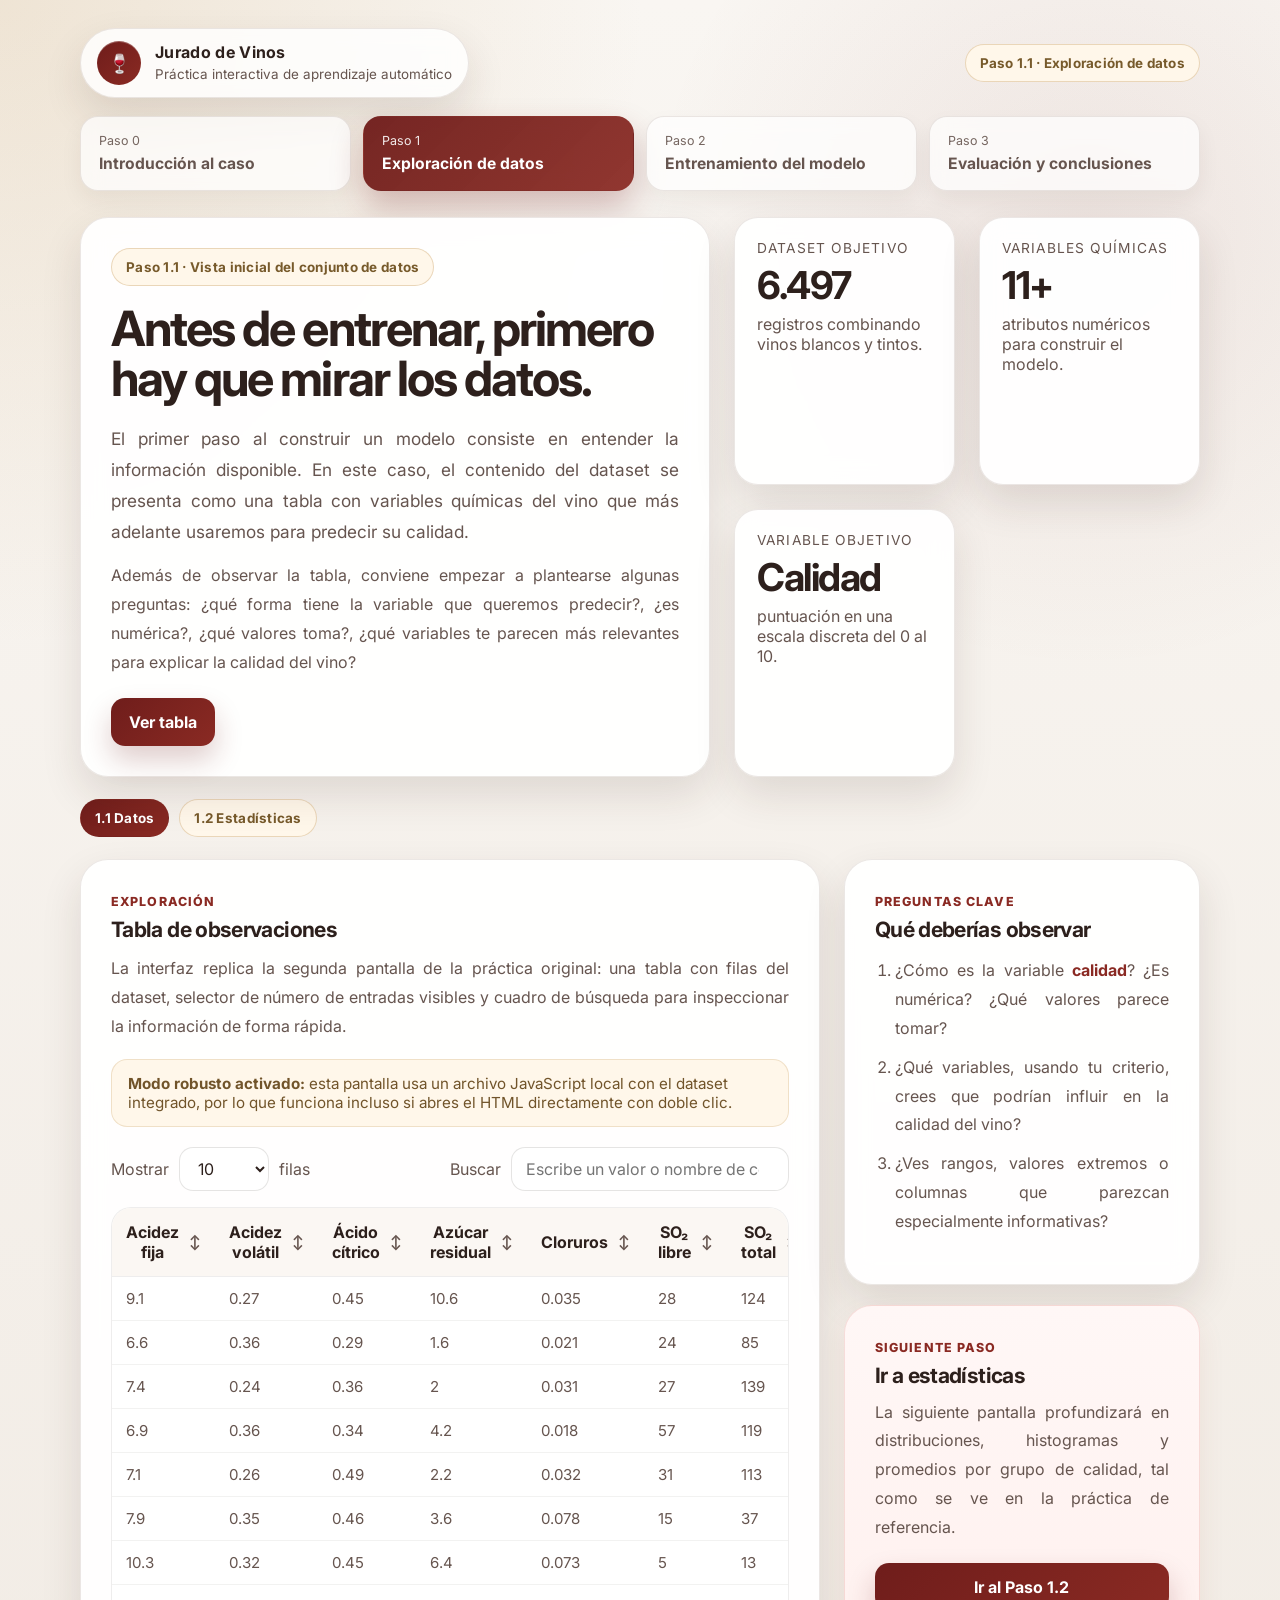
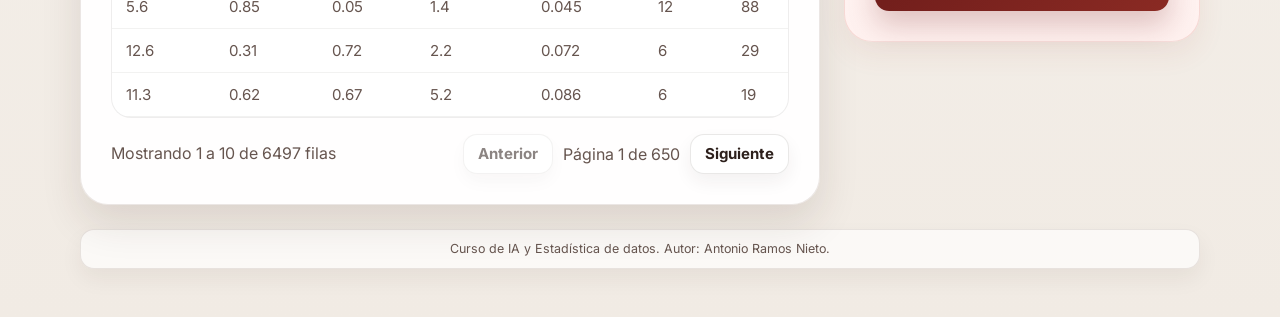
==== commit 9836b5cd: "Corregir escala y aviso del dataset" ====
--- a/datos.html
+++ b/datos.html
@@ -84,7 +84,7 @@
           <article class="card metric-card">
             <span class="metric-card__label">Variable objetivo</span>
             <strong class="metric-card__value">Calidad</strong>
-            <p class="metric-card__text">puntuación en una escala discreta del 1 al 10.</p>
+            <p class="metric-card__text">puntuación en una escala discreta del 0 al 10.</p>
           </article>
         </aside>
       </section>
@@ -110,9 +110,8 @@
             información de forma rápida.
           </p>
 
-          <div class="dataset-banner">
-            <strong>Nota del prototipo:</strong> para esta versión visual se ha cargado una muestra del
-            dataset integrado. Esta interfaz ya puede mostrar el conjunto completo directamente en el navegador.
+          <div class="dataset-banner" id="datasetBanner">
+            <strong>Dataset completo:</strong> la tabla usa los 6.497 registros integrados en la propia práctica.
           </div>
 
           <div class="table-toolbar">
